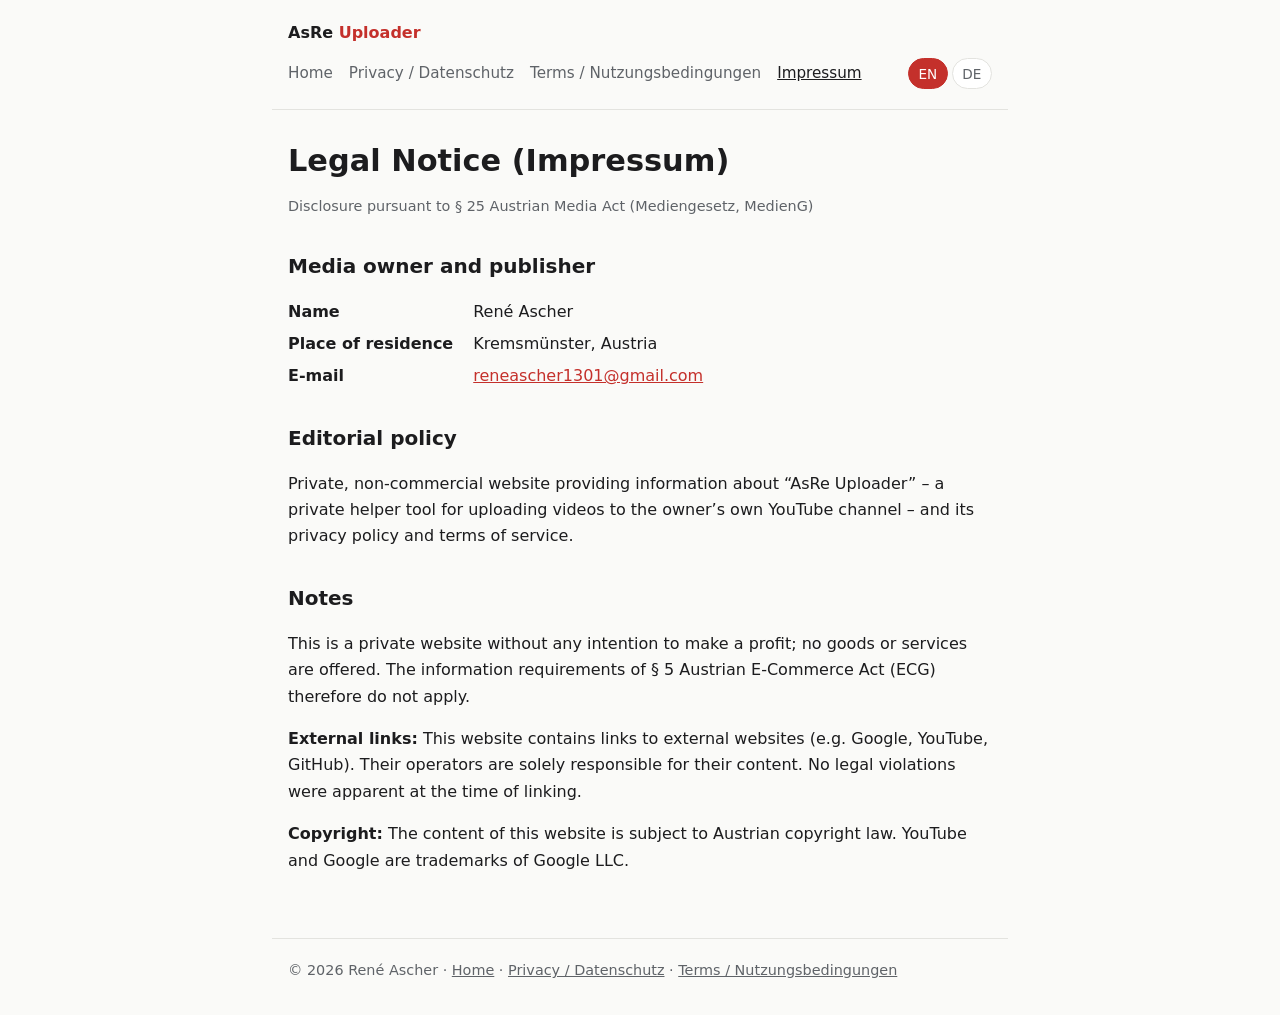
==== impressum.html @ bc71cb62 "Add files via upload" ====
<!doctype html>
<html lang="de">
<head>
  <meta charset="utf-8">
  <meta name="viewport" content="width=device-width, initial-scale=1">
  <title>Impressum – AsRe Uploader</title>
  <meta name="description" content="Impressum / Offenlegung gemäß § 25 MedienG (Österreich) für AsRe Uploader.">
  <link rel="stylesheet" href="assets/style.css">
  <script src="assets/lang.js"></script>
</head>
<body>
<header>
  <a class="brand" href="index.html">AsRe <span>Uploader</span></a>
  <nav>
    <a href="index.html">Home</a>
    <a href="privacy.html">Privacy / Datenschutz</a>
    <a href="terms.html">Terms / Nutzungsbedingungen</a>
    <a href="impressum.html" aria-current="page">Impressum</a>
  </nav>
  <div class="lang-switch">
    <button type="button" data-set-lang="en">EN</button>
    <button type="button" data-set-lang="de">DE</button>
  </div>
</header>

<main>
  <!-- ===================== DEUTSCH ===================== -->
  <section class="l-de" lang="de">
    <h1>Impressum</h1>
    <p class="meta">Offenlegung gemäß § 25 Mediengesetz (MedienG), Österreich</p>

    <h2>Medieninhaber und Herausgeber</h2>
    <dl>
      <dt>Name</dt><dd>René Ascher</dd>
      <dt>Wohnort</dt><dd>Kremsmünster, Österreich</dd>
      <dt>E-Mail</dt><dd><a href="mailto:reneascher1301@gmail.com">reneascher1301@gmail.com</a></dd>
    </dl>

    <h2>Grundlegende Richtung (Blattlinie)</h2>
    <p>Private, nicht-kommerzielle Website mit Informationen zum Tool „AsRe Uploader“ – einem privaten Hilfsprogramm zum Hochladen von Videos auf den eigenen YouTube-Kanal – sowie den zugehörigen Datenschutz- und Nutzungsbedingungen.</p>

    <h2>Hinweise</h2>
    <p>Es handelt sich um eine private Website ohne Gewinnerzielungsabsicht; es werden keine Waren oder Dienstleistungen angeboten. Die Informationspflichten nach § 5 E-Commerce-Gesetz (ECG) finden daher keine Anwendung.</p>
    <p><strong>Haftung für Links:</strong> Diese Website enthält Links zu externen Websites (z. B. Google, YouTube, GitHub). Für deren Inhalte sind ausschließlich die jeweiligen Betreiber verantwortlich. Zum Zeitpunkt der Verlinkung waren keine Rechtsverstöße erkennbar.</p>
    <p><strong>Urheberrecht:</strong> Die Inhalte dieser Website unterliegen dem österreichischen Urheberrecht. YouTube und Google sind Marken der Google LLC.</p>
  </section>

  <hr class="lang-sep">

  <!-- ===================== ENGLISH ===================== -->
  <section class="l-en" lang="en">
    <h1>Legal Notice (Impressum)</h1>
    <p class="meta">Disclosure pursuant to § 25 Austrian Media Act (Mediengesetz, MedienG)</p>

    <h2>Media owner and publisher</h2>
    <dl>
      <dt>Name</dt><dd>René Ascher</dd>
      <dt>Place of residence</dt><dd>Kremsmünster, Austria</dd>
      <dt>E-mail</dt><dd><a href="mailto:reneascher1301@gmail.com">reneascher1301@gmail.com</a></dd>
    </dl>

    <h2>Editorial policy</h2>
    <p>Private, non-commercial website providing information about “AsRe Uploader” – a private helper tool for uploading videos to the owner’s own YouTube channel – and its privacy policy and terms of service.</p>

    <h2>Notes</h2>
    <p>This is a private website without any intention to make a profit; no goods or services are offered. The information requirements of § 5 Austrian E-Commerce Act (ECG) therefore do not apply.</p>
    <p><strong>External links:</strong> This website contains links to external websites (e.g. Google, YouTube, GitHub). Their operators are solely responsible for their content. No legal violations were apparent at the time of linking.</p>
    <p><strong>Copyright:</strong> The content of this website is subject to Austrian copyright law. YouTube and Google are trademarks of Google LLC.</p>
  </section>
</main>

<footer>
  © 2026 René Ascher ·
  <a href="index.html">Home</a> ·
  <a href="privacy.html">Privacy / Datenschutz</a> ·
  <a href="terms.html">Terms / Nutzungsbedingungen</a>
</footer>
</body>
</html>
---- assets/style.css ----
:root {
  --bg: #fafaf8;
  --surface: #ffffff;
  --text: #1c1c1e;
  --muted: #5f6368;
  --border: #e3e3df;
  --accent: #c4302b;
  --accent-soft: #fbeceb;
  --max: 46rem;
}

@media (prefers-color-scheme: dark) {
  :root {
    --bg: #141416;
    --surface: #1c1c1f;
    --text: #ececec;
    --muted: #a0a0a6;
    --border: #2e2e33;
    --accent: #ff5a52;
    --accent-soft: #2a1a1a;
  }
}

* { box-sizing: border-box; }

html { -webkit-text-size-adjust: 100%; }

body {
  margin: 0;
  background: var(--bg);
  color: var(--text);
  font: 1rem/1.65 system-ui, -apple-system, "Segoe UI", Roboto, sans-serif;
}

a { color: var(--accent); }
a:hover { text-decoration-thickness: 2px; }

header, main, footer {
  max-width: var(--max);
  margin: 0 auto;
  padding: 0 1rem;
}

header {
  display: flex;
  flex-wrap: wrap;
  align-items: center;
  justify-content: space-between;
  gap: 0.75rem;
  padding-top: 1.25rem;
  padding-bottom: 1.25rem;
  border-bottom: 1px solid var(--border);
}

.brand {
  font-weight: 700;
  text-decoration: none;
  color: var(--text);
}
.brand span { color: var(--accent); }

nav { display: flex; flex-wrap: wrap; gap: 0.25rem 1rem; font-size: 0.95rem; }
nav a { color: var(--muted); text-decoration: none; }
nav a:hover, nav a[aria-current="page"] { color: var(--text); text-decoration: underline; }

.lang-switch { display: flex; gap: 0.25rem; }
.lang-switch button {
  font: inherit;
  font-size: 0.85rem;
  padding: 0.2rem 0.6rem;
  border: 1px solid var(--border);
  background: var(--surface);
  color: var(--muted);
  border-radius: 999px;
  cursor: pointer;
}
.lang-switch button[aria-pressed="true"] {
  background: var(--accent);
  border-color: var(--accent);
  color: #fff;
}

main { padding-top: 2rem; padding-bottom: 3rem; }

h1 { font-size: 1.9rem; line-height: 1.25; margin: 0 0 0.5rem; }
h2 { font-size: 1.25rem; margin: 2rem 0 0.5rem; }
h3 { font-size: 1.05rem; margin: 1.5rem 0 0.25rem; }

.lead { font-size: 1.1rem; color: var(--muted); }
.meta { color: var(--muted); font-size: 0.9rem; }

.box {
  background: var(--accent-soft);
  border-left: 4px solid var(--accent);
  padding: 0.9rem 1.1rem;
  border-radius: 0.4rem;
  margin: 1.5rem 0;
}

code {
  font-family: ui-monospace, "Cascadia Code", Consolas, monospace;
  font-size: 0.9em;
  background: var(--surface);
  border: 1px solid var(--border);
  padding: 0.05rem 0.35rem;
  border-radius: 0.3rem;
  overflow-wrap: anywhere;
}

dl { display: grid; grid-template-columns: max-content 1fr; gap: 0.35rem 1.25rem; }
dt { font-weight: 600; }
dd { margin: 0; }
@media (max-width: 480px) {
  dl { grid-template-columns: 1fr; }
  dd { margin-bottom: 0.5rem; }
}

hr.lang-sep { border: 0; border-top: 1px dashed var(--border); margin: 3rem 0; }

footer {
  border-top: 1px solid var(--border);
  padding-top: 1.25rem;
  padding-bottom: 2rem;
  color: var(--muted);
  font-size: 0.9rem;
}
footer a { color: var(--muted); }

/* Language toggle: without JS both languages are shown. */
html[data-lang="en"] .l-de,
html[data-lang="de"] .l-en,
html[data-lang] hr.lang-sep { display: none; }
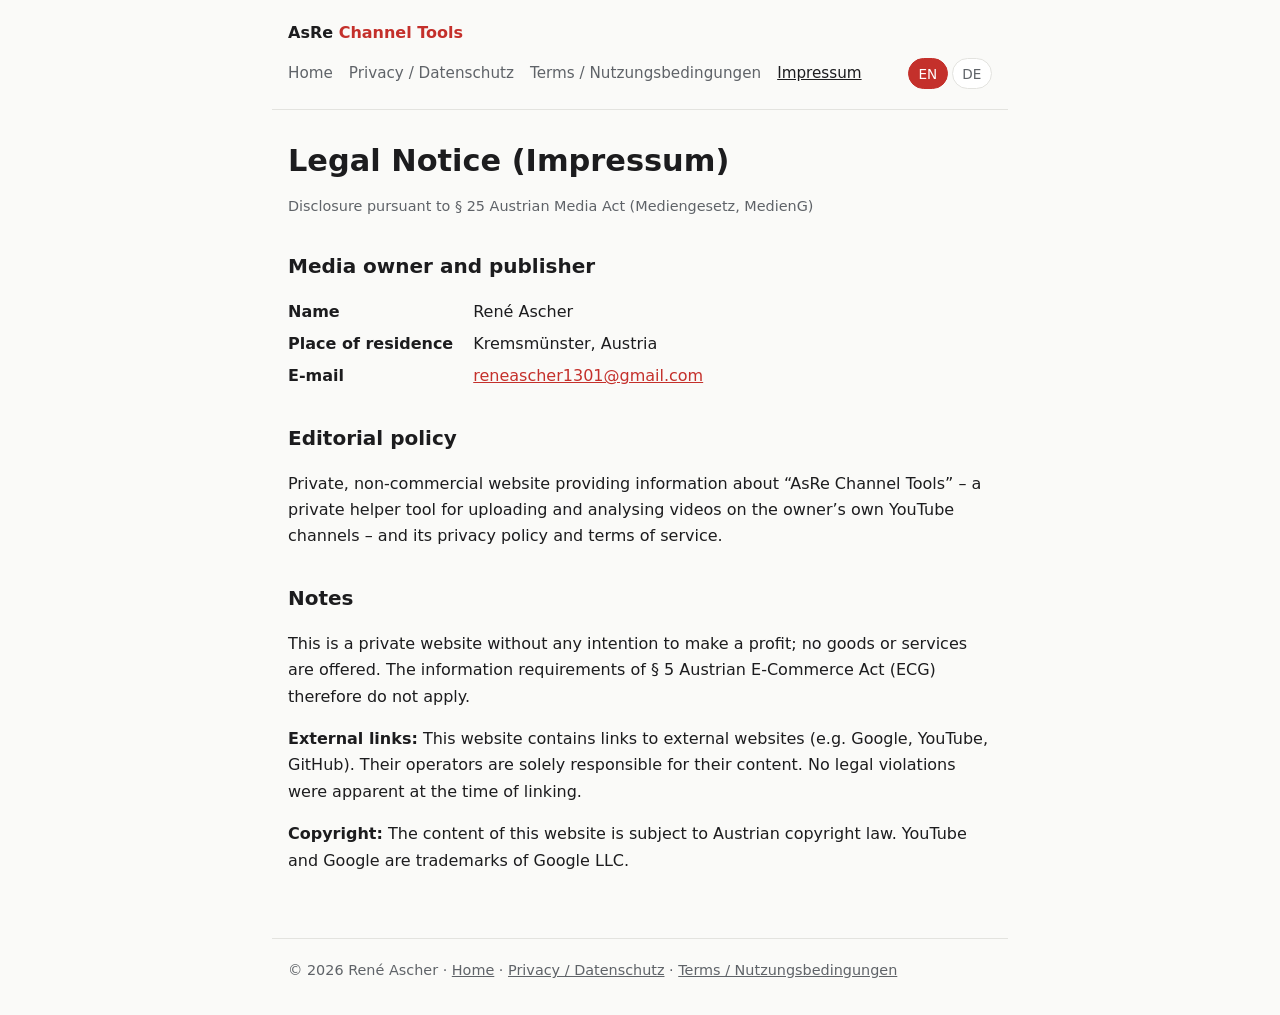
==== commit 82949ecf: "Add files via upload" ====
--- a/impressum.html
+++ b/impressum.html
@@ -3,14 +3,14 @@
 <head>
   <meta charset="utf-8">
   <meta name="viewport" content="width=device-width, initial-scale=1">
-  <title>Impressum – AsRe Uploader</title>
-  <meta name="description" content="Impressum / Offenlegung gemäß § 25 MedienG (Österreich) für AsRe Uploader.">
+  <title>Impressum – AsRe Channel Tools</title>
+  <meta name="description" content="Impressum / Offenlegung gemäß § 25 MedienG (Österreich) für AsRe Channel Tools.">
   <link rel="stylesheet" href="assets/style.css">
   <script src="assets/lang.js"></script>
 </head>
 <body>
 <header>
-  <a class="brand" href="index.html">AsRe <span>Uploader</span></a>
+  <a class="brand" href="index.html">AsRe <span>Channel Tools</span></a>
   <nav>
     <a href="index.html">Home</a>
     <a href="privacy.html">Privacy / Datenschutz</a>
@@ -37,7 +37,7 @@
     </dl>
 
     <h2>Grundlegende Richtung (Blattlinie)</h2>
-    <p>Private, nicht-kommerzielle Website mit Informationen zum Tool „AsRe Uploader“ – einem privaten Hilfsprogramm zum Hochladen von Videos auf den eigenen YouTube-Kanal – sowie den zugehörigen Datenschutz- und Nutzungsbedingungen.</p>
+    <p>Private, nicht-kommerzielle Website mit Informationen zum Tool „AsRe Channel Tools“ – einem privaten Hilfsprogramm zum Hochladen und Auswerten von Videos auf den eigenen YouTube-Kanälen – sowie den zugehörigen Datenschutz- und Nutzungsbedingungen.</p>
 
     <h2>Hinweise</h2>
     <p>Es handelt sich um eine private Website ohne Gewinnerzielungsabsicht; es werden keine Waren oder Dienstleistungen angeboten. Die Informationspflichten nach § 5 E-Commerce-Gesetz (ECG) finden daher keine Anwendung.</p>
@@ -60,7 +60,7 @@
     </dl>
 
     <h2>Editorial policy</h2>
-    <p>Private, non-commercial website providing information about “AsRe Uploader” – a private helper tool for uploading videos to the owner’s own YouTube channel – and its privacy policy and terms of service.</p>
+    <p>Private, non-commercial website providing information about “AsRe Channel Tools” – a private helper tool for uploading and analysing videos on the owner’s own YouTube channels – and its privacy policy and terms of service.</p>
 
     <h2>Notes</h2>
     <p>This is a private website without any intention to make a profit; no goods or services are offered. The information requirements of § 5 Austrian E-Commerce Act (ECG) therefore do not apply.</p>
